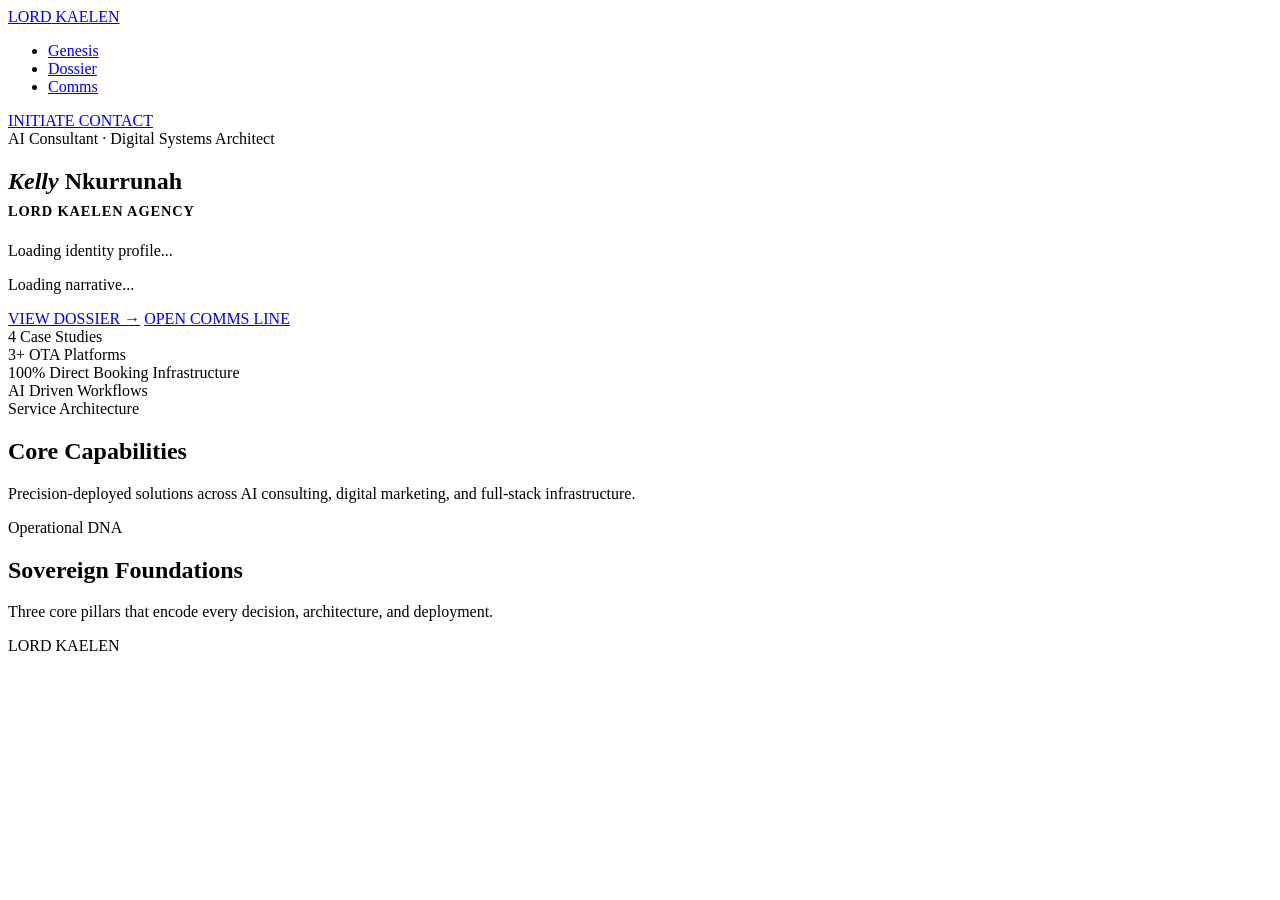
==== index.html @ fa9e4d65 "Add files via upload" ====
<!DOCTYPE html>
<html lang="en">
<head>
  <meta charset="UTF-8" />
  <meta name="viewport" content="width=device-width, initial-scale=1.0" />
  <meta name="description" content="Lord Kaelen — AI Consultant & Sovereign Infrastructure Builder. Digital marketing, automation, and full-stack architecture for forward-thinking businesses." />
  <title>Lord Kaelen — AI Consultant & Systems Architect</title>
  <link rel="stylesheet" href="assets/css/global.css" />
  <link rel="stylesheet" href="assets/css/theme.css" />
</head>
<body>

  <!-- ── Navigation ────────────────────────────────────── -->
  <nav class="nav" aria-label="Primary navigation">
    <div class="container nav__inner">
      <a href="index.html" class="nav__brand" aria-label="Lord Kaelen home">
        <span class="nav__brand-accent">LORD</span>&nbsp;KAELEN
      </a>
      <ul class="nav__links" role="list">
        <li><a href="index.html" class="active" aria-current="page">Genesis</a></li>
        <li><a href="portfolio.html">Dossier</a></li>
        <li><a href="contact.html">Comms</a></li>
      </ul>
      <a href="contact.html" class="nav__cta btn btn--primary">INITIATE CONTACT</a>
    </div>
  </nav>

  <!-- ── Hero ──────────────────────────────────────────── -->
  <section class="hero" aria-labelledby="hero-heading">
    <div class="hero__grid-bg" aria-hidden="true"></div>
    <div class="container" style="position:relative;z-index:1;">
      <div class="hero__eyebrow" aria-label="Category">AI Consultant · Digital Systems Architect</div>
      <h1 class="hero__title" id="hero-heading">
        <em>Kelly</em> Nkurrunah<br />
        <span style="color:var(--text-secondary);font-size:0.6em;letter-spacing:0.06em;">LORD KAELEN AGENCY</span>
      </h1>
      <p class="hero__role mono" id="hero-role">Loading identity profile...</p>
      <p class="hero__narrative" id="hero-narrative">
        Loading narrative...
      </p>
      <div class="hero__actions">
        <a href="portfolio.html" class="btn btn--primary">VIEW DOSSIER →</a>
        <a href="contact.html" class="btn btn--ghost">OPEN COMMS LINE</a>
      </div>

      <div class="stats-bar" aria-label="Agency metrics">
        <div class="stat">
          <span class="stat__value">4</span>
          <span class="stat__label">Case Studies</span>
        </div>
        <div class="stat">
          <span class="stat__value">3+</span>
          <span class="stat__label">OTA Platforms</span>
        </div>
        <div class="stat">
          <span class="stat__value">100%</span>
          <span class="stat__label">Direct Booking Infrastructure</span>
        </div>
        <div class="stat">
          <span class="stat__value">AI</span>
          <span class="stat__label">Driven Workflows</span>
        </div>
      </div>
    </div>
  </section>

  <!-- ── Services ──────────────────────────────────────── -->
  <section id="services" aria-labelledby="services-heading">
    <div class="container">
      <div class="section-header">
        <div class="section-header__eyebrow">Service Architecture</div>
        <h2 class="section-header__title" id="services-heading">Core Capabilities</h2>
        <p class="section-header__sub">Precision-deployed solutions across AI consulting, digital marketing, and full-stack infrastructure.</p>
      </div>
      <div class="services-grid" id="services-grid" role="list" aria-label="Services">
        <!-- Populated by script -->
        <div class="service-card skeleton" aria-hidden="true"></div>
        <div class="service-card skeleton" aria-hidden="true"></div>
        <div class="service-card skeleton" aria-hidden="true"></div>
      </div>
    </div>
  </section>

  <!-- ── Sovereign Narrative ───────────────────────────── -->
  <section id="about" aria-labelledby="about-heading" style="background:var(--bg-surface);">
    <div class="container">
      <div class="section-header">
        <div class="section-header__eyebrow">Operational DNA</div>
        <h2 class="section-header__title" id="about-heading">Sovereign Foundations</h2>
        <p class="section-header__sub">Three core pillars that encode every decision, architecture, and deployment.</p>
      </div>
      <div class="narrative-grid" id="narrative-grid" role="list">
        <!-- Populated by script -->
      </div>
    </div>
  </section>

  <!-- ── Footer ────────────────────────────────────────── -->
  <footer class="footer" aria-label="Site footer">
    <div class="container footer__inner">
      <span class="footer__brand"><span style="color:var(--accent);">LORD</span> KAELEN</span>
      <span class="footer__copy mono" id="footer-copy"></span>
    </div>
  </footer>

  <script type="module">
    /* ── Load agency profile and populate page ── */
    async function loadAgencyProfile() {
      try {
        const res = await fetch('data/config/agency.json');
        const agency = await res.json();

        /* Hero */
        document.getElementById('hero-role').textContent = agency.identity.roleTag;
        document.getElementById('hero-narrative').textContent = agency.narrative.sovereignCore;

        /* Services */
        renderServices(agency.services);

        /* Narrative */
        renderNarrative(agency.narrative);

        /* Footer */
        document.getElementById('footer-copy').textContent =
          `© ${new Date().getFullYear()} ${agency.identity.agencyName} · ${agency.identity.fullName}`;

        /* Page title */
        document.title = `${agency.identity.agencyName} — ${agency.identity.brandingTitle}`;

      } catch (err) {
        console.error('Failed to load agency profile:', err);
      }
    }

    function renderServices(services) {
      const grid = document.getElementById('services-grid');
      grid.innerHTML = '';
      services.forEach((svc, i) => {
        grid.innerHTML += `
          <div class="service-card" role="listitem">
            <div class="service-card__index mono">SVC-0${i + 1}</div>
            <div class="service-card__title">${svc.title}</div>
            <p class="service-card__desc">${svc.description}</p>
          </div>
        `;
      });
    }

    function renderNarrative(narrative) {
      const defs = [
        { key: 'scientificCore', icon: '⬡', title: 'Scientific Core' },
        { key: 'athleticCore',   icon: '◈', title: 'Athletic Core'   },
        { key: 'sovereignCore',  icon: '◉', title: 'Sovereign Core'  },
      ];
      const grid = document.getElementById('narrative-grid');
      grid.innerHTML = '';
      defs.forEach(d => {
        grid.innerHTML += `
          <div class="narrative-block" role="listitem">
            <div class="narrative-block__icon" aria-hidden="true">${d.icon}</div>
            <div class="narrative-block__title">${d.title}</div>
            <p class="narrative-block__text">${narrative[d.key]}</p>
          </div>
        `;
      });
    }

    document.addEventListener('DOMContentLoaded', loadAgencyProfile);
  </script>

</body>
</html>
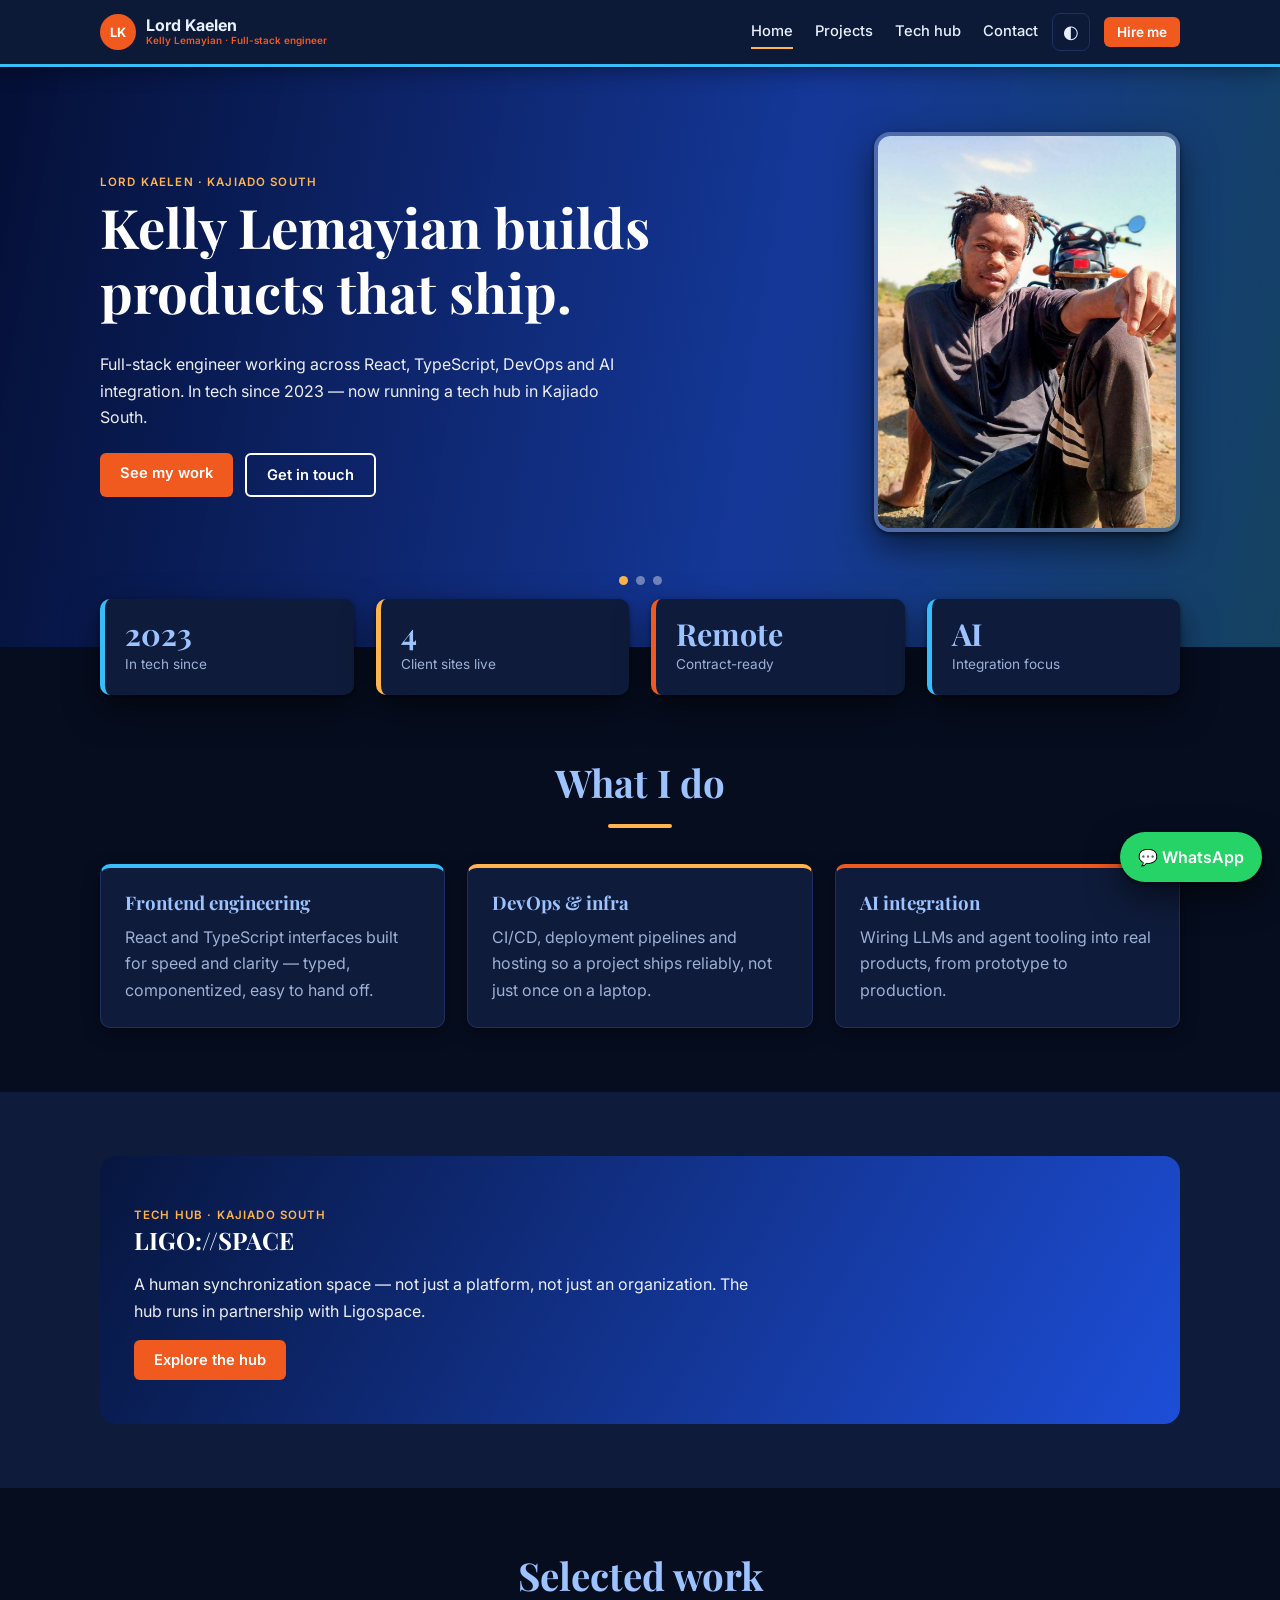
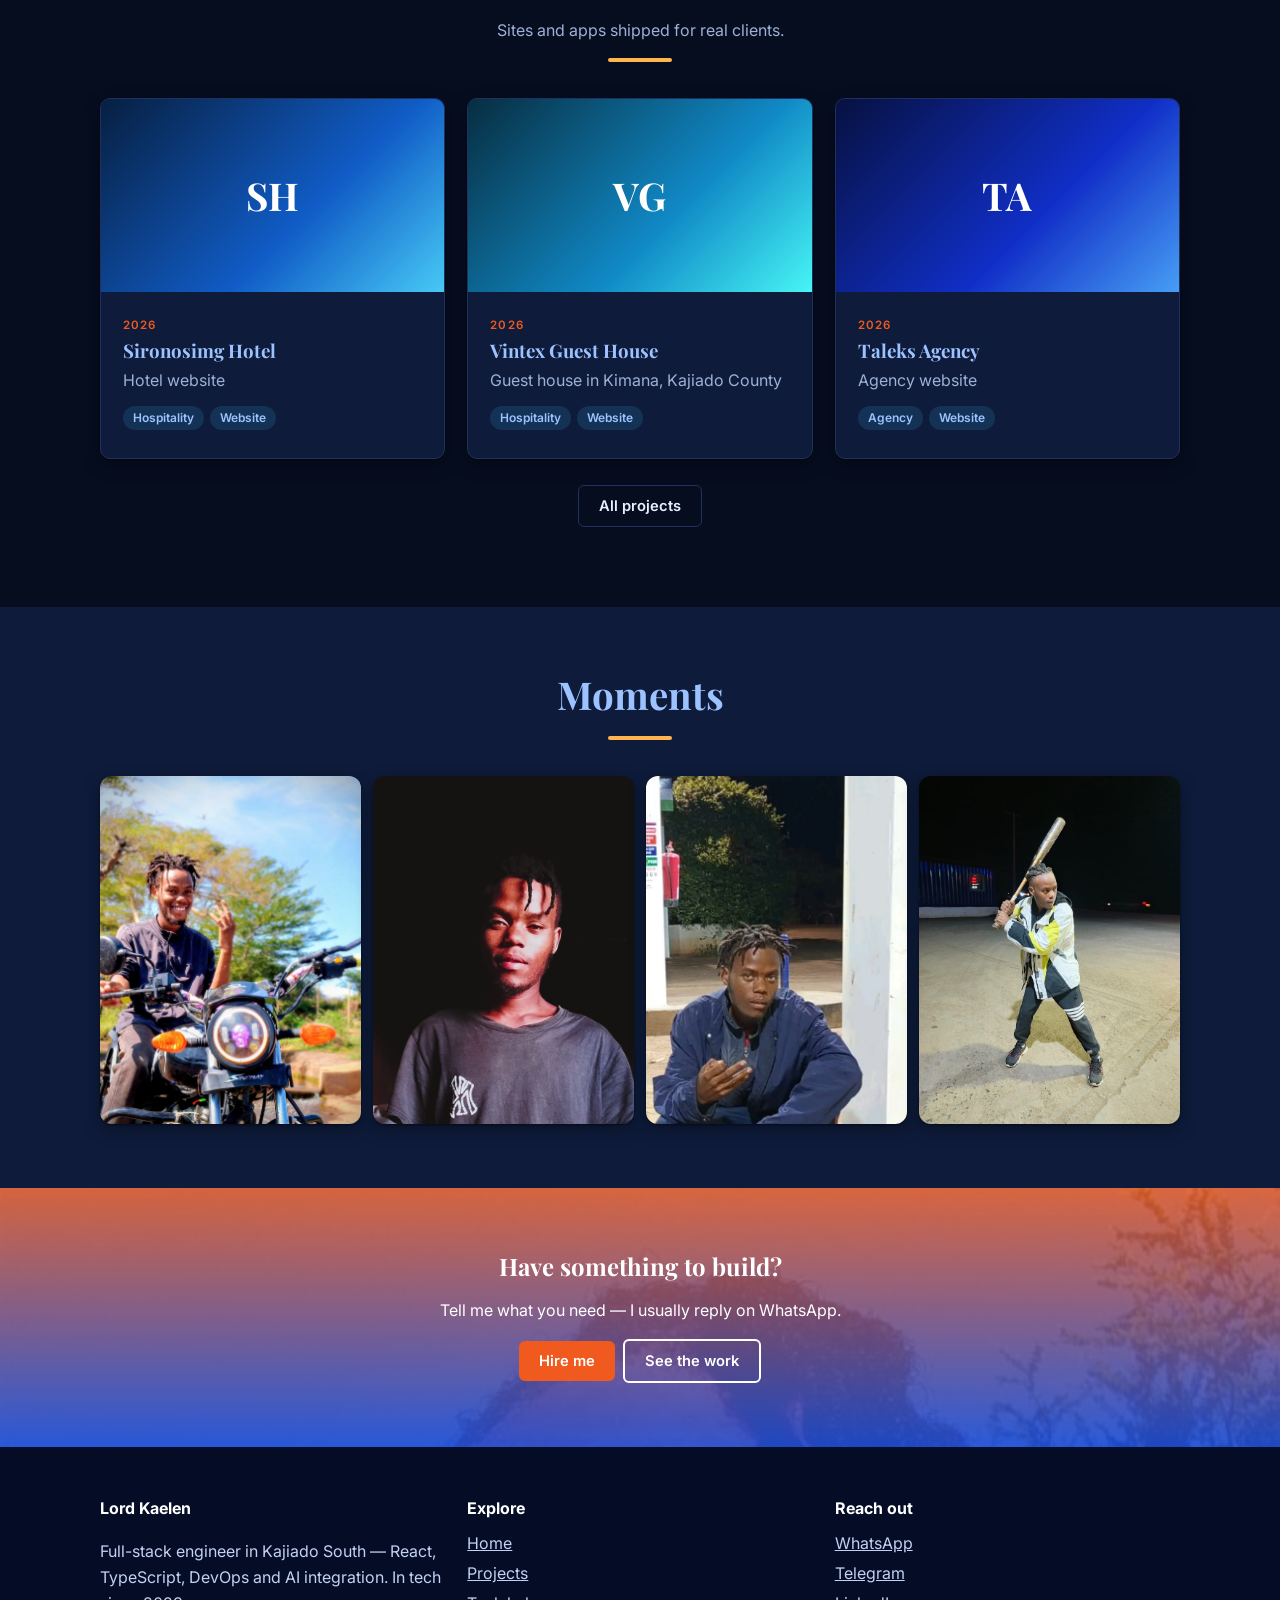
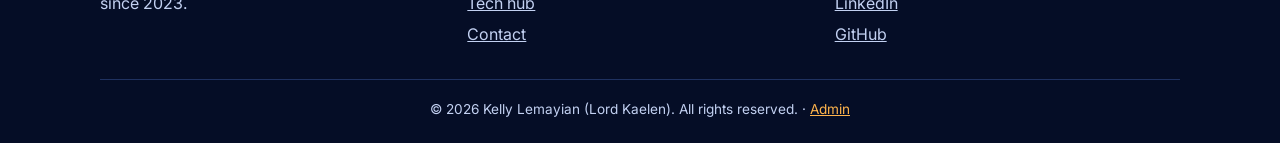
==== commit be579aee: "Add files via upload" ====
--- a/index.html
+++ b/index.html
@@ -1,172 +1,27 @@
 <!DOCTYPE html>
-<html lang="en">
+<html lang="en" data-theme="dark">
 <head>
-  <meta charset="UTF-8" />
-  <meta name="viewport" content="width=device-width, initial-scale=1.0" />
-  <meta name="description" content="Lord Kaelen — AI Consultant & Sovereign Infrastructure Builder. Digital marketing, automation, and full-stack architecture for forward-thinking businesses." />
-  <title>Lord Kaelen — AI Consultant & Systems Architect</title>
-  <link rel="stylesheet" href="assets/css/global.css" />
-  <link rel="stylesheet" href="assets/css/theme.css" />
+<meta charset="UTF-8"><meta name="viewport" content="width=device-width, initial-scale=1">
+<title>Lord Kaelen · Kaelen Technologies</title>
+<meta name="description" content="Kelly Lemayian (Lord Kaelen) — full-stack engineer. Kaelen Technologies — digital hub, Kajiado South.">
+<link rel="preconnect" href="https://fonts.googleapis.com"><link rel="preconnect" href="https://fonts.gstatic.com" crossorigin>
+<link href="https://fonts.googleapis.com/css2?family=Playfair+Display:wght@600;700&family=Inter:wght@400;500;600&display=swap" rel="stylesheet">
+<link rel="stylesheet" href="styles/tokens.css"><link rel="stylesheet" href="styles/components.css"><link rel="stylesheet" href="styles/admin.css">
+<script>try{document.documentElement.dataset.theme=localStorage.getItem('kl_theme')||'dark'}catch(e){}</script>
 </head>
 <body>
-
-  <!-- ── Navigation ────────────────────────────────────── -->
-  <nav class="nav" aria-label="Primary navigation">
-    <div class="container nav__inner">
-      <a href="index.html" class="nav__brand" aria-label="Lord Kaelen home">
-        <span class="nav__brand-accent">LORD</span>&nbsp;KAELEN
-      </a>
-      <ul class="nav__links" role="list">
-        <li><a href="index.html" class="active" aria-current="page">Genesis</a></li>
-        <li><a href="portfolio.html">Dossier</a></li>
-        <li><a href="contact.html">Comms</a></li>
-      </ul>
-      <a href="contact.html" class="nav__cta btn btn--primary">INITIATE CONTACT</a>
-    </div>
-  </nav>
-
-  <!-- ── Hero ──────────────────────────────────────────── -->
-  <section class="hero" aria-labelledby="hero-heading">
-    <div class="hero__grid-bg" aria-hidden="true"></div>
-    <div class="container" style="position:relative;z-index:1;">
-      <div class="hero__eyebrow" aria-label="Category">AI Consultant · Digital Systems Architect</div>
-      <h1 class="hero__title" id="hero-heading">
-        <em>Kelly</em> Nkurrunah<br />
-        <span style="color:var(--text-secondary);font-size:0.6em;letter-spacing:0.06em;">LORD KAELEN AGENCY</span>
-      </h1>
-      <p class="hero__role mono" id="hero-role">Loading identity profile...</p>
-      <p class="hero__narrative" id="hero-narrative">
-        Loading narrative...
-      </p>
-      <div class="hero__actions">
-        <a href="portfolio.html" class="btn btn--primary">VIEW DOSSIER →</a>
-        <a href="contact.html" class="btn btn--ghost">OPEN COMMS LINE</a>
-      </div>
-
-      <div class="stats-bar" aria-label="Agency metrics">
-        <div class="stat">
-          <span class="stat__value">4</span>
-          <span class="stat__label">Case Studies</span>
-        </div>
-        <div class="stat">
-          <span class="stat__value">3+</span>
-          <span class="stat__label">OTA Platforms</span>
-        </div>
-        <div class="stat">
-          <span class="stat__value">100%</span>
-          <span class="stat__label">Direct Booking Infrastructure</span>
-        </div>
-        <div class="stat">
-          <span class="stat__value">AI</span>
-          <span class="stat__label">Driven Workflows</span>
-        </div>
-      </div>
-    </div>
-  </section>
-
-  <!-- ── Services ──────────────────────────────────────── -->
-  <section id="services" aria-labelledby="services-heading">
-    <div class="container">
-      <div class="section-header">
-        <div class="section-header__eyebrow">Service Architecture</div>
-        <h2 class="section-header__title" id="services-heading">Core Capabilities</h2>
-        <p class="section-header__sub">Precision-deployed solutions across AI consulting, digital marketing, and full-stack infrastructure.</p>
-      </div>
-      <div class="services-grid" id="services-grid" role="list" aria-label="Services">
-        <!-- Populated by script -->
-        <div class="service-card skeleton" aria-hidden="true"></div>
-        <div class="service-card skeleton" aria-hidden="true"></div>
-        <div class="service-card skeleton" aria-hidden="true"></div>
-      </div>
-    </div>
-  </section>
-
-  <!-- ── Sovereign Narrative ───────────────────────────── -->
-  <section id="about" aria-labelledby="about-heading" style="background:var(--bg-surface);">
-    <div class="container">
-      <div class="section-header">
-        <div class="section-header__eyebrow">Operational DNA</div>
-        <h2 class="section-header__title" id="about-heading">Sovereign Foundations</h2>
-        <p class="section-header__sub">Three core pillars that encode every decision, architecture, and deployment.</p>
-      </div>
-      <div class="narrative-grid" id="narrative-grid" role="list">
-        <!-- Populated by script -->
-      </div>
-    </div>
-  </section>
-
-  <!-- ── Footer ────────────────────────────────────────── -->
-  <footer class="footer" aria-label="Site footer">
-    <div class="container footer__inner">
-      <span class="footer__brand"><span style="color:var(--accent);">LORD</span> KAELEN</span>
-      <span class="footer__copy mono" id="footer-copy"></span>
-    </div>
-  </footer>
-
-  <script type="module">
-    /* ── Load agency profile and populate page ── */
-    async function loadAgencyProfile() {
-      try {
-        const res = await fetch('data/config/agency.json');
-        const agency = await res.json();
-
-        /* Hero */
-        document.getElementById('hero-role').textContent = agency.identity.roleTag;
-        document.getElementById('hero-narrative').textContent = agency.narrative.sovereignCore;
-
-        /* Services */
-        renderServices(agency.services);
-
-        /* Narrative */
-        renderNarrative(agency.narrative);
-
-        /* Footer */
-        document.getElementById('footer-copy').textContent =
-          `© ${new Date().getFullYear()} ${agency.identity.agencyName} · ${agency.identity.fullName}`;
-
-        /* Page title */
-        document.title = `${agency.identity.agencyName} — ${agency.identity.brandingTitle}`;
-
-      } catch (err) {
-        console.error('Failed to load agency profile:', err);
-      }
-    }
-
-    function renderServices(services) {
-      const grid = document.getElementById('services-grid');
-      grid.innerHTML = '';
-      services.forEach((svc, i) => {
-        grid.innerHTML += `
-          <div class="service-card" role="listitem">
-            <div class="service-card__index mono">SVC-0${i + 1}</div>
-            <div class="service-card__title">${svc.title}</div>
-            <p class="service-card__desc">${svc.description}</p>
-          </div>
-        `;
-      });
-    }
-
-    function renderNarrative(narrative) {
-      const defs = [
-        { key: 'scientificCore', icon: '⬡', title: 'Scientific Core' },
-        { key: 'athleticCore',   icon: '◈', title: 'Athletic Core'   },
-        { key: 'sovereignCore',  icon: '◉', title: 'Sovereign Core'  },
-      ];
-      const grid = document.getElementById('narrative-grid');
-      grid.innerHTML = '';
-      defs.forEach(d => {
-        grid.innerHTML += `
-          <div class="narrative-block" role="listitem">
-            <div class="narrative-block__icon" aria-hidden="true">${d.icon}</div>
-            <div class="narrative-block__title">${d.title}</div>
-            <p class="narrative-block__text">${narrative[d.key]}</p>
-          </div>
-        `;
-      });
-    }
-
-    document.addEventListener('DOMContentLoaded', loadAgencyProfile);
-  </script>
-
-</body>
-</html>
+<div id="splash"><div class="ring"></div><b>Lord Kaelen</b><em>Kaelen Technologies</em><i></i></div>
+<div id="bar"></div><div id="hdr"></div><main id="view"></main><div id="ftr"></div><div id="modal"></div><div id="toast"></div>
+<script src="src/utilities/helpers.js"></script>
+<script src="src/services/mockData.js"></script>
+<script src="src/services/api.js"></script>
+<script src="src/services/dataLoader.js"></script>
+<script src="src/components.js"></script>
+<script src="src/pages/home.js"></script>
+<script src="src/pages/projects.js"></script>
+<script src="src/pages/hub.js"></script>
+<script src="src/pages/contact.js"></script>
+<script src="src/pages/admin.js"></script>
+<script src="src/router.js"></script>
+<script src="src/app.js"></script>
+</body></html>
--- a/styles/tokens.css
+++ b/styles/tokens.css
@@ -0,0 +1,28 @@
+/* tokens, reset, layout primitives, buttons — KRWC recipe, blue + orange */
+:root{--g:#2563eb;--g2:#38bdf8;--gd:#9cc3ff;--deep:#0a1530;--t:#f05a1f;--o:#ffb44d;
+--bg:#060d1f;--card:#0e1b3a;--ink:#e8efff;--mut:#9db0d6;--ln:#1f3160;--r:10px;
+--sh:0 1px 2px #0006,0 6px 18px #0005;--sh2:0 2px 4px #0007,0 14px 34px #0008;
+--fh:'Playfair Display',Georgia,serif;--fb:Inter,system-ui,sans-serif;
+--grad:linear-gradient(135deg,#0a1f5c,#1d4ed8 55%,#38bdf8)}
+[data-theme=light]{--bg:#f2f6ff;--card:#fff;--ink:#0b1633;--mut:#51628a;--ln:#d6e0f5;--gd:#0a1f5c;
+--sh:0 1px 2px #0b163310,0 6px 18px #0b16331a;--sh2:0 2px 4px #0b163314,0 14px 34px #0b163333}
+*{box-sizing:border-box}html{scroll-behavior:smooth}
+body{margin:0;background:var(--bg);color:var(--ink);font:400 16px/1.65 var(--fb);transition:background .3s}
+h1,h2,h3{font-family:var(--fh);line-height:1.2;color:var(--gd);margin:0 0 .5em}
+a{color:var(--gd)}img{max-width:100%;display:block}
+input,textarea,select{font:inherit;font-size:16px}
+.w{max-width:1120px;margin:0 auto;padding:0 20px}
+.section{padding:64px 0}.alt{background:var(--card)}
+.grid{display:grid;grid-template-columns:repeat(auto-fit,minmax(min(250px,100%),1fr));gap:22px}
+.head{text-align:center;margin-bottom:36px}.head h2{font-size:clamp(1.7rem,3.5vw,2.4rem)}
+.head p{color:var(--mut);max-width:620px;margin:0 auto}.head::after{content:'';display:block;width:64px;height:4px;background:var(--o);margin:14px auto 0;border-radius:2px}
+.eyebrow{font-size:.72rem;text-transform:uppercase;letter-spacing:.1em;font-weight:600;color:var(--t)}
+.btn{display:inline-block;border:0;cursor:pointer;font:600 .92rem var(--fb);padding:11px 20px;border-radius:6px;background:var(--g);color:#fff;text-decoration:none}
+.btn:hover{filter:brightness(1.1)}.btn--t{background:var(--t)}.btn--sm{padding:7px 13px;font-size:.85rem}
+.btn--ol{background:transparent;border:2px solid #fff}.btn--line{background:transparent;color:var(--ink);border:1px solid var(--ln)}
+.pill{border:1px solid var(--ln);background:transparent;color:var(--ink);border-radius:99px;padding:6px 14px;cursor:pointer;font:500 .85rem var(--fb)}
+.pill.on{background:var(--g);border-color:var(--g);color:#fff}
+.chip{display:inline-block;background:rgba(56,189,248,.14);color:var(--gd);border-radius:99px;padding:2px 10px;font-size:.75rem;font-weight:600;margin:0 6px 6px 0}
+@media(max-width:600px){.section{padding:44px 0}.w{padding:0 16px}.grid{gap:16px}}
+@media(prefers-reduced-motion:reduce){*{animation:none!important;transition:none!important}}
+[hidden]{display:none!important}
--- a/styles/components.css
+++ b/styles/components.css
@@ -0,0 +1,73 @@
+/* header, drawer, hero, banner, cards, bands, forms, modal, footer, loaders */
+.hd{position:sticky;top:0;z-index:50;background:color-mix(in srgb,var(--card) 90%,transparent);backdrop-filter:blur(12px);box-shadow:var(--sh);border-bottom:3px solid var(--g2)}
+.hd__in{display:flex;align-items:center;gap:14px;height:64px}
+.logo{display:flex;align-items:center;gap:10px;text-decoration:none;color:var(--ink);margin-right:auto}
+.logo i{width:36px;height:36px;border-radius:50%;background:var(--t);color:#fff;display:grid;place-items:center;font:700 .8rem var(--fb);font-style:normal}
+.logo b{display:block;font-size:1rem;line-height:1.1}.logo small{display:block;font-size:.62rem;color:var(--t);font-weight:600;line-height:1.2}
+.nav{display:none;gap:22px}.nav a{color:var(--ink);text-decoration:none;font-weight:500;font-size:.92rem;padding:4px 0;border-bottom:2px solid transparent}
+.nav a.on,.nav a:hover{border-color:var(--o)}
+.ib{background:transparent;border:1px solid var(--ln);color:var(--ink);border-radius:8px;width:38px;height:38px;cursor:pointer;font-size:1.1rem}
+.burger{order:-1}
+@media(min-width:1180px){.nav{display:flex}.burger{display:none}}
+.scrim{position:fixed;inset:0;background:#0009;opacity:0;pointer-events:none;transition:opacity .25s;z-index:60}
+.drawer,.adm__side{position:fixed;top:0;bottom:0;left:0;width:min(84vw,330px);background:var(--deep);color:#fff;z-index:70;transform:translateX(-100%);transition:transform .25s;display:flex;flex-direction:column;padding:18px;overflow:auto}
+.menu-open .scrim{opacity:1;pointer-events:auto}.menu-open .drawer,.menu-open .adm__side{transform:none}
+.drawer a,.adm__side a{display:block;color:#fff;text-decoration:none;padding:13px;border-radius:8px}
+.drawer a.on,.adm__side a.on{background:rgba(255,255,255,.2)}.drawer .bot{margin-top:auto;display:grid;gap:10px}
+.hero{position:relative;height:clamp(500px,72vh,580px);overflow:hidden;color:#fff}
+.slide{position:absolute;inset:0;opacity:0;transition:opacity .8s;display:flex;align-items:center;
+background:linear-gradient(100deg,rgba(5,16,56,.95),rgba(29,78,216,.66) 60%,rgba(56,189,248,.3)),var(--img) center 25%/cover}
+.slide.on{opacity:1}.slide .w{display:grid;grid-template-columns:1.3fr 1fr;gap:30px;align-items:center;width:100%;padding-bottom:50px}
+.slide h1{color:#fff;font-size:clamp(2rem,5vw,3.4rem)}.slide .eyebrow{color:var(--o)}.slide p{max-width:520px;opacity:.92}
+.slide .cta{display:flex;gap:12px;flex-wrap:wrap;margin-top:22px}
+.slide .fig{justify-self:end;height:min(400px,52vh);width:auto;max-width:100%;border-radius:16px;border:4px solid rgba(255,255,255,.25);box-shadow:var(--sh2);object-fit:cover}
+.dots{position:absolute;bottom:62px;left:0;right:0;display:flex;justify-content:center;gap:8px}
+.dots b{width:9px;height:9px;border-radius:50%;background:#fff6;cursor:pointer}.dots b.on{background:var(--o)}
+@media(max-width:700px){.slide .w{grid-template-columns:1fr}.slide .fig{display:none}}
+.tiles{margin-top:-48px;position:relative;z-index:2}
+.tile{background:var(--card);border-radius:var(--r);box-shadow:var(--sh2);border-left:5px solid var(--g2);padding:18px 20px}
+.tile:nth-child(2){border-color:var(--o)}.tile:nth-child(3){border-color:var(--t)}
+.tile b{font:700 1.9rem var(--fh);color:var(--gd);display:block;line-height:1.1}.tile span{color:var(--mut);font-size:.85rem}
+.banner{background:linear-gradient(rgba(5,16,56,.88),rgba(29,78,216,.7)),var(--img,linear-gradient(135deg,#0a1f5c,#38bdf8)) center 30%/cover;color:#fff;padding:70px 0 60px}
+.banner h1{color:#fff;font-size:clamp(2rem,5vw,3rem);margin:0 0 6px}.banner p{margin:0;opacity:.9;max-width:640px}
+@media(max-width:600px){.banner{padding:60px 0 50px}}
+.card{background:var(--card);border:1px solid var(--ln);border-radius:var(--r);padding:24px;box-shadow:var(--sh);transition:transform .2s,box-shadow .2s;color:var(--ink);text-decoration:none;display:block}
+.card:hover{transform:translateY(-3px);box-shadow:var(--sh2)}
+.card--top{border-top:4px solid var(--g2)}.card--top:nth-child(2n){border-top-color:var(--o)}.card--top:nth-child(3n){border-top-color:var(--t)}
+.card p{color:var(--mut);margin:0}
+.pc{padding:0;overflow:hidden}.pc .cv{aspect-ratio:16/9;display:grid;place-items:center;font:700 2.4rem var(--fh);color:#fff;background:linear-gradient(135deg,hsl(var(--h) 80% 14%),hsl(var(--h) 85% 42%) 60%,hsl(calc(var(--h) - 20) 90% 62%))}
+.pc .bd{padding:18px 22px 22px}.pc h3{margin:4px 0}
+.band{background:linear-gradient(120deg,#07163f,#1d4ed8);color:#fff;border-radius:16px;padding:44px 34px;position:relative;overflow:hidden}
+.band h2{color:#fff}.band p{max-width:640px;opacity:.92}
+.cta-band{background:linear-gradient(rgba(240,90,31,.82),rgba(29,78,216,.88)),url(../assets/9.jpg) center 20%/cover;color:#fff;text-align:center;padding:64px 0}
+.cta-band h2{color:#fff}.cta-band .btn--ol{margin-left:8px}
+.strip{display:grid;grid-template-columns:repeat(auto-fit,minmax(150px,1fr));gap:12px}
+.strip img{width:100%;aspect-ratio:3/4;object-fit:cover;object-position:center 20%;border-radius:12px;box-shadow:var(--sh)}
+.masonry{columns:3 240px;gap:14px}.masonry img{width:100%;margin-bottom:14px;border-radius:12px;cursor:zoom-in;transition:transform .3s}
+.masonry img:hover{transform:scale(1.02)}
+.split{display:grid;grid-template-columns:2fr 1fr;gap:24px}@media(max-width:860px){.split{grid-template-columns:1fr}}
+.term{background:#050b1d;color:#bcd2ff;font:500 .86rem/1.7 ui-monospace,Menlo,monospace;padding:22px;border-radius:12px;border:1px solid var(--ln);overflow-x:auto;white-space:pre}
+.term .k{color:var(--o)}.term .c{color:#5f78b4}
+.field{margin-bottom:14px}.field label{display:block;font-weight:600;font-size:.85rem;margin-bottom:5px}
+.field input,.field textarea,.field select{width:100%;padding:11px 12px;border-radius:6px;border:1px solid var(--ln);background:var(--bg);color:var(--ink)}
+.field input:focus,.field textarea:focus{outline:2px solid var(--g2);outline-offset:1px}.err{color:#ff6b6b;font-size:.8rem;min-height:1em;display:block}
+.formcard{max-width:560px;margin:0 auto}.receipt{border:2px dashed var(--g2);border-radius:var(--r);padding:22px}
+.modal{position:fixed;inset:0;background:#000a;z-index:90;display:grid;place-items:center;padding:16px}
+.mbox{background:var(--card);border-radius:12px;padding:24px;width:min(480px,100%);max-height:92vh;overflow:auto;box-shadow:var(--sh2)}
+.mbox .row{display:flex;gap:10px;margin-top:8px}
+@media(max-width:600px){.modal{align-items:end;padding:0}.mbox{border-radius:16px 16px 0 0;max-height:92vh}}
+#toast{position:fixed;bottom:22px;left:50%;transform:translate(-50%,20px);background:var(--deep);color:#fff;padding:10px 20px;border-radius:99px;opacity:0;transition:.3s;z-index:99;pointer-events:none}
+#toast.show{opacity:1;transform:translate(-50%,0)}
+#bar{position:fixed;top:0;left:0;height:3px;width:0;background:linear-gradient(90deg,var(--g2),var(--o),var(--t));z-index:100;transition:width .4s}
+.sk{border-radius:var(--r);background:linear-gradient(90deg,var(--ln) 25%,var(--card) 50%,var(--ln) 75%) 0 0/200% 100%;animation:sh 1.2s infinite}
+@keyframes sh{to{background-position:-200% 0}}
+#splash{position:fixed;inset:0;background:radial-gradient(circle,#123a9c,#050d26);z-index:200;display:grid;place-content:center;text-align:center;color:#fff;transition:opacity .5s;gap:6px}
+#splash.off{opacity:0;pointer-events:none}#splash b{font:700 2rem var(--fh)}#splash em{color:var(--o);font-family:var(--fh)}
+#splash .ring{width:70px;height:70px;border-radius:50%;border:3px solid var(--g2);margin:0 auto 12px;animation:pu 1.2s infinite}
+@keyframes pu{50%{transform:scale(1.2);opacity:.4}}
+#splash i{display:block;height:3px;background:linear-gradient(90deg,var(--g2),var(--o));animation:ld 1.1s}@keyframes ld{from{width:0}}
+.ft{background:#050d26;color:#c3d1f2;padding:48px 0 22px}.ft a{color:#c3d1f2;display:block;margin:4px 0}.ft h4{color:#fff;margin:0 0 8px}
+.ft .cp{text-align:center;border-top:1px solid #1f3160;margin-top:28px;padding-top:18px;font-size:.85rem}.ft .cp a{display:inline;color:var(--o)}
+.wa{position:fixed;right:18px;bottom:18px;background:#25d366;color:#fff;border-radius:99px;padding:12px 18px;font-weight:600;text-decoration:none;box-shadow:var(--sh2);z-index:40}
+@media(max-width:600px){.wa span{display:none}}
+#view{animation:fi .35s both}@keyframes fi{from{opacity:0;transform:translateY(8px)}}
--- a/styles/admin.css
+++ b/styles/admin.css
@@ -0,0 +1,13 @@
+/* admin: sidebar shell, tables, stat cards, brand toggle */
+.adm{display:block;min-height:100vh}.adm__main{padding:22px 20px 60px;max-width:980px}.adm__bar{display:flex;gap:12px;align-items:center;margin-bottom:18px}
+.adm__side b{font:700 1.1rem var(--fh);margin:6px 13px 14px}
+@media(min-width:760px){.adm{display:grid;grid-template-columns:230px 1fr}.adm__side{position:sticky;top:0;height:100vh;transform:none;width:230px}.adm__bar .ib{display:none}}
+.stat{border-left:5px solid var(--g2);background:var(--card);border-radius:var(--r);padding:16px 18px;box-shadow:var(--sh)}
+.stat b{font:700 2rem var(--fh);display:block;color:var(--gd)}.stat span{color:var(--mut);font-size:.85rem}
+.seg{display:inline-flex;background:var(--card);border-radius:12px;padding:4px;box-shadow:var(--sh);border:1px solid var(--ln)}
+.seg button{border:0;background:transparent;color:var(--ink);padding:10px 18px;border-radius:9px;cursor:pointer;font:600 .9rem var(--fb)}
+.seg button.on{background:var(--g);color:#fff}
+.tw{overflow-x:auto;border:1px solid var(--ln);border-radius:var(--r);background:var(--card)}
+.tw table{width:100%;border-collapse:collapse;min-width:520px}.tw th{text-align:left;font-size:.7rem;text-transform:uppercase;letter-spacing:.06em;color:var(--mut);padding:12px 14px}
+.tw td{padding:12px 14px;border-top:1px solid var(--ln);font-size:.9rem}
+.badge{background:var(--o);color:#1a1200;border-radius:99px;font-size:.7rem;font-weight:700;padding:2px 9px}
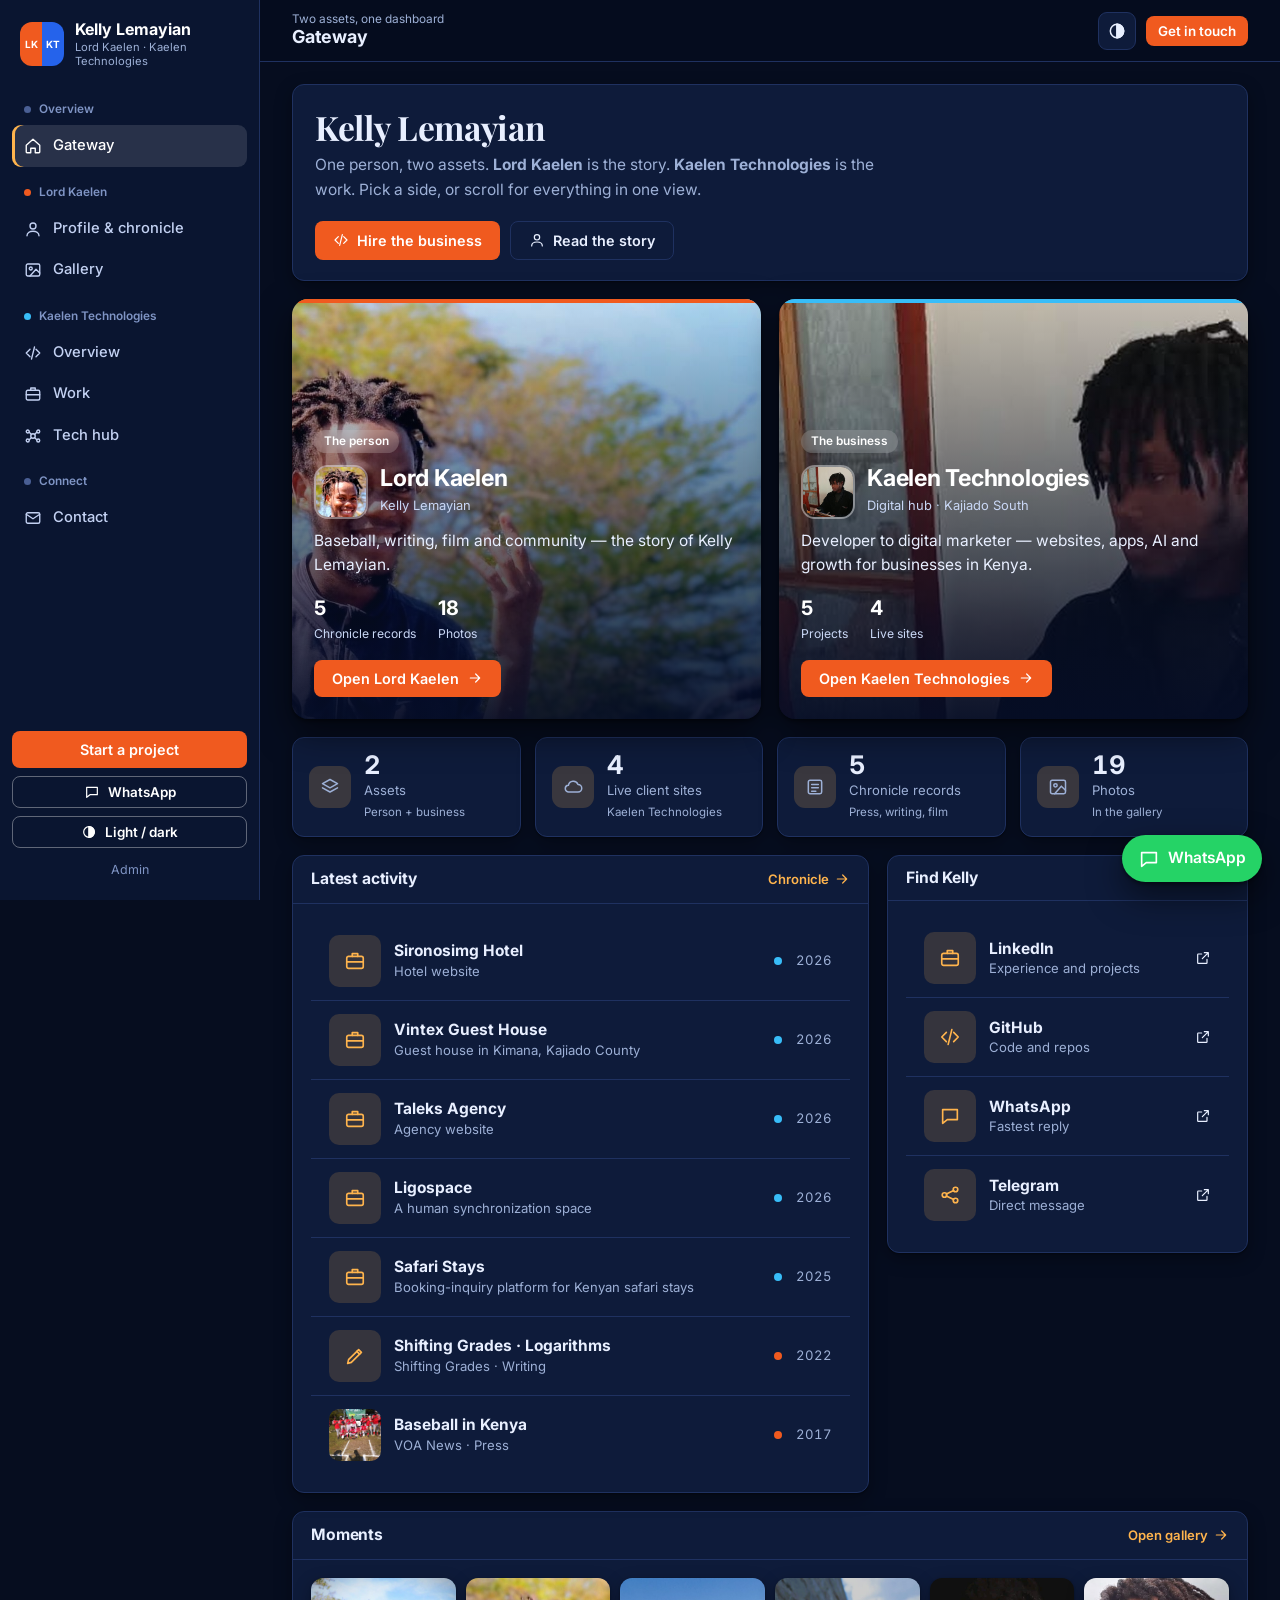
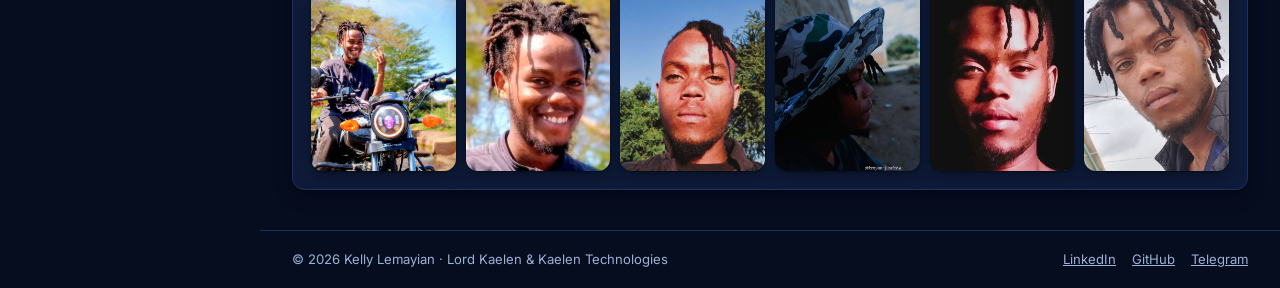
==== commit e15d53b7: "Add files via upload" ====
--- a/index.html
+++ b/index.html
@@ -1,27 +1,25 @@
 <!DOCTYPE html>
 <html lang="en" data-theme="dark">
 <head>
-<meta charset="UTF-8"><meta name="viewport" content="width=device-width, initial-scale=1">
+<meta charset="UTF-8"><meta name="viewport" content="width=device-width, initial-scale=1, viewport-fit=cover">
 <title>Lord Kaelen · Kaelen Technologies</title>
-<meta name="description" content="Kelly Lemayian (Lord Kaelen) — full-stack engineer. Kaelen Technologies — digital hub, Kajiado South.">
+<meta name="description" content="One gateway to two assets: Lord Kaelen (Kelly Lemayian, the person) and Kaelen Technologies (developer to digital marketing, Kajiado South).">
+<meta property="og:title" content="Lord Kaelen · Kaelen Technologies"><meta property="og:image" content="assets/og-share-card.jpg"><meta property="og:type" content="website">
 <link rel="preconnect" href="https://fonts.googleapis.com"><link rel="preconnect" href="https://fonts.gstatic.com" crossorigin>
-<link href="https://fonts.googleapis.com/css2?family=Playfair+Display:wght@600;700&family=Inter:wght@400;500;600&display=swap" rel="stylesheet">
+<link href="https://fonts.googleapis.com/css2?family=Playfair+Display:wght@600;700&family=Inter:wght@400;500;600;700&display=swap" rel="stylesheet">
 <link rel="stylesheet" href="styles/tokens.css"><link rel="stylesheet" href="styles/components.css"><link rel="stylesheet" href="styles/admin.css">
 <script>try{document.documentElement.dataset.theme=localStorage.getItem('kl_theme')||'dark'}catch(e){}</script>
 </head>
 <body>
 <div id="splash"><div class="ring"></div><b>Lord Kaelen</b><em>Kaelen Technologies</em><i></i></div>
-<div id="bar"></div><div id="hdr"></div><main id="view"></main><div id="ftr"></div><div id="modal"></div><div id="toast"></div>
-<script src="src/utilities/helpers.js"></script>
-<script src="src/services/mockData.js"></script>
-<script src="src/services/api.js"></script>
-<script src="src/services/dataLoader.js"></script>
+<div id="bar"></div>
+<div class="app"><aside class="sb" id="sb"></aside><div class="scrim" data-act="menu"></div>
+  <div class="mn"><header class="tb" id="tb"></header><main id="view"></main><footer id="ftr"></footer></div></div>
+<nav class="bn" id="bn" aria-label="Main"></nav><div id="modal"></div><div id="toast"></div>
+<script src="src/utilities/helpers.js"></script><script src="src/utilities/icons.js"></script>
+<script src="src/services/mockData.js"></script><script src="src/services/api.js"></script><script src="src/services/dataLoader.js"></script>
 <script src="src/components.js"></script>
-<script src="src/pages/home.js"></script>
-<script src="src/pages/projects.js"></script>
-<script src="src/pages/hub.js"></script>
-<script src="src/pages/contact.js"></script>
-<script src="src/pages/admin.js"></script>
-<script src="src/router.js"></script>
-<script src="src/app.js"></script>
+<script src="src/pages/gateway.js"></script><script src="src/pages/kaelen.js"></script><script src="src/pages/technologies.js"></script>
+<script src="src/pages/work.js"></script><script src="src/pages/gallery.js"></script><script src="src/pages/hub.js"></script><script src="src/pages/contact.js"></script>
+<script src="src/pages/admin.js"></script><script src="src/router.js"></script><script src="src/app.js"></script>
 </body></html>
--- a/styles/tokens.css
+++ b/styles/tokens.css
@@ -1,28 +1,28 @@
-/* tokens, reset, layout primitives, buttons — KRWC recipe, blue + orange */
+/* tokens, reset, primitives — same blue + orange theme as before */
 :root{--g:#2563eb;--g2:#38bdf8;--gd:#9cc3ff;--deep:#0a1530;--t:#f05a1f;--o:#ffb44d;
---bg:#060d1f;--card:#0e1b3a;--ink:#e8efff;--mut:#9db0d6;--ln:#1f3160;--r:10px;
+--bg:#060d1f;--card:#0e1b3a;--card2:#13234b;--ink:#e8efff;--mut:#9db0d6;--ln:#1f3160;--r:12px;--ac:var(--o);
 --sh:0 1px 2px #0006,0 6px 18px #0005;--sh2:0 2px 4px #0007,0 14px 34px #0008;
 --fh:'Playfair Display',Georgia,serif;--fb:Inter,system-ui,sans-serif;
 --grad:linear-gradient(135deg,#0a1f5c,#1d4ed8 55%,#38bdf8)}
-[data-theme=light]{--bg:#f2f6ff;--card:#fff;--ink:#0b1633;--mut:#51628a;--ln:#d6e0f5;--gd:#0a1f5c;
+[data-theme=light]{--bg:#f2f6ff;--card:#fff;--card2:#eaf0ff;--ink:#0b1633;--mut:#51628a;--ln:#d6e0f5;--gd:#0a1f5c;
 --sh:0 1px 2px #0b163310,0 6px 18px #0b16331a;--sh2:0 2px 4px #0b163314,0 14px 34px #0b163333}
+body[data-asset=lk]{--ac:var(--t)}body[data-asset=kt]{--ac:var(--g2)}
 *{box-sizing:border-box}html{scroll-behavior:smooth}
-body{margin:0;background:var(--bg);color:var(--ink);font:400 16px/1.65 var(--fb);transition:background .3s}
-h1,h2,h3{font-family:var(--fh);line-height:1.2;color:var(--gd);margin:0 0 .5em}
-a{color:var(--gd)}img{max-width:100%;display:block}
+body{margin:0;background:var(--bg);color:var(--ink);font:400 15.5px/1.6 var(--fb);transition:background .3s;-webkit-text-size-adjust:100%}
+h1,h2,h3,h4{font-family:var(--fb);font-weight:700;line-height:1.2;color:var(--ink);margin:0 0 .45em;letter-spacing:-.01em}
+a{color:var(--gd)}img{max-width:100%;display:block}p{margin:0 0 .8em}
 input,textarea,select{font:inherit;font-size:16px}
-.w{max-width:1120px;margin:0 auto;padding:0 20px}
-.section{padding:64px 0}.alt{background:var(--card)}
-.grid{display:grid;grid-template-columns:repeat(auto-fit,minmax(min(250px,100%),1fr));gap:22px}
-.head{text-align:center;margin-bottom:36px}.head h2{font-size:clamp(1.7rem,3.5vw,2.4rem)}
-.head p{color:var(--mut);max-width:620px;margin:0 auto}.head::after{content:'';display:block;width:64px;height:4px;background:var(--o);margin:14px auto 0;border-radius:2px}
-.eyebrow{font-size:.72rem;text-transform:uppercase;letter-spacing:.1em;font-weight:600;color:var(--t)}
-.btn{display:inline-block;border:0;cursor:pointer;font:600 .92rem var(--fb);padding:11px 20px;border-radius:6px;background:var(--g);color:#fff;text-decoration:none}
-.btn:hover{filter:brightness(1.1)}.btn--t{background:var(--t)}.btn--sm{padding:7px 13px;font-size:.85rem}
-.btn--ol{background:transparent;border:2px solid #fff}.btn--line{background:transparent;color:var(--ink);border:1px solid var(--ln)}
-.pill{border:1px solid var(--ln);background:transparent;color:var(--ink);border-radius:99px;padding:6px 14px;cursor:pointer;font:500 .85rem var(--fb)}
+:focus-visible{outline:2px solid var(--g2);outline-offset:2px}
+.ic{flex:none}
+.grid{display:grid;grid-template-columns:repeat(auto-fit,minmax(min(240px,100%),1fr));gap:16px}
+.btn{display:inline-flex;align-items:center;justify-content:center;gap:8px;border:0;cursor:pointer;font:600 .9rem var(--fb);padding:10px 18px;border-radius:8px;background:var(--g);color:#fff;text-decoration:none;transition:filter .15s,transform .15s}
+.btn:hover{filter:brightness(1.1)}.btn:active{transform:translateY(1px)}
+.btn--t{background:var(--t)}.btn--sm{padding:7px 12px;font-size:.84rem}
+.btn--ol{background:transparent;border:1px solid rgba(255,255,255,.35);color:#fff}.btn--line{background:transparent;color:var(--ink);border:1px solid var(--ln)}
+.pill{border:1px solid var(--ln);background:transparent;color:var(--ink);border-radius:99px;padding:6px 14px;cursor:pointer;font:500 .84rem var(--fb)}
 .pill.on{background:var(--g);border-color:var(--g);color:#fff}
-.chip{display:inline-block;background:rgba(56,189,248,.14);color:var(--gd);border-radius:99px;padding:2px 10px;font-size:.75rem;font-weight:600;margin:0 6px 6px 0}
-@media(max-width:600px){.section{padding:44px 0}.w{padding:0 16px}.grid{gap:16px}}
+.chip{display:inline-block;background:rgba(56,189,248,.14);color:var(--gd);border-radius:99px;padding:2px 10px;font-size:.74rem;font-weight:600;margin:0 6px 6px 0}
+.chip--solid{background:rgba(255,255,255,.16);color:#fff;backdrop-filter:blur(6px)}
+.mut{color:var(--mut)}
 @media(prefers-reduced-motion:reduce){*{animation:none!important;transition:none!important}}
 [hidden]{display:none!important}
--- a/styles/components.css
+++ b/styles/components.css
@@ -1,73 +1,126 @@
-/* header, drawer, hero, banner, cards, bands, forms, modal, footer, loaders */
-.hd{position:sticky;top:0;z-index:50;background:color-mix(in srgb,var(--card) 90%,transparent);backdrop-filter:blur(12px);box-shadow:var(--sh);border-bottom:3px solid var(--g2)}
-.hd__in{display:flex;align-items:center;gap:14px;height:64px}
-.logo{display:flex;align-items:center;gap:10px;text-decoration:none;color:var(--ink);margin-right:auto}
-.logo i{width:36px;height:36px;border-radius:50%;background:var(--t);color:#fff;display:grid;place-items:center;font:700 .8rem var(--fb);font-style:normal}
-.logo b{display:block;font-size:1rem;line-height:1.1}.logo small{display:block;font-size:.62rem;color:var(--t);font-weight:600;line-height:1.2}
-.nav{display:none;gap:22px}.nav a{color:var(--ink);text-decoration:none;font-weight:500;font-size:.92rem;padding:4px 0;border-bottom:2px solid transparent}
-.nav a.on,.nav a:hover{border-color:var(--o)}
-.ib{background:transparent;border:1px solid var(--ln);color:var(--ink);border-radius:8px;width:38px;height:38px;cursor:pointer;font-size:1.1rem}
-.burger{order:-1}
-@media(min-width:1180px){.nav{display:flex}.burger{display:none}}
-.scrim{position:fixed;inset:0;background:#0009;opacity:0;pointer-events:none;transition:opacity .25s;z-index:60}
-.drawer,.adm__side{position:fixed;top:0;bottom:0;left:0;width:min(84vw,330px);background:var(--deep);color:#fff;z-index:70;transform:translateX(-100%);transition:transform .25s;display:flex;flex-direction:column;padding:18px;overflow:auto}
-.menu-open .scrim{opacity:1;pointer-events:auto}.menu-open .drawer,.menu-open .adm__side{transform:none}
-.drawer a,.adm__side a{display:block;color:#fff;text-decoration:none;padding:13px;border-radius:8px}
-.drawer a.on,.adm__side a.on{background:rgba(255,255,255,.2)}.drawer .bot{margin-top:auto;display:grid;gap:10px}
-.hero{position:relative;height:clamp(500px,72vh,580px);overflow:hidden;color:#fff}
-.slide{position:absolute;inset:0;opacity:0;transition:opacity .8s;display:flex;align-items:center;
-background:linear-gradient(100deg,rgba(5,16,56,.95),rgba(29,78,216,.66) 60%,rgba(56,189,248,.3)),var(--img) center 25%/cover}
-.slide.on{opacity:1}.slide .w{display:grid;grid-template-columns:1.3fr 1fr;gap:30px;align-items:center;width:100%;padding-bottom:50px}
-.slide h1{color:#fff;font-size:clamp(2rem,5vw,3.4rem)}.slide .eyebrow{color:var(--o)}.slide p{max-width:520px;opacity:.92}
-.slide .cta{display:flex;gap:12px;flex-wrap:wrap;margin-top:22px}
-.slide .fig{justify-self:end;height:min(400px,52vh);width:auto;max-width:100%;border-radius:16px;border:4px solid rgba(255,255,255,.25);box-shadow:var(--sh2);object-fit:cover}
-.dots{position:absolute;bottom:62px;left:0;right:0;display:flex;justify-content:center;gap:8px}
-.dots b{width:9px;height:9px;border-radius:50%;background:#fff6;cursor:pointer}.dots b.on{background:var(--o)}
-@media(max-width:700px){.slide .w{grid-template-columns:1fr}.slide .fig{display:none}}
-.tiles{margin-top:-48px;position:relative;z-index:2}
-.tile{background:var(--card);border-radius:var(--r);box-shadow:var(--sh2);border-left:5px solid var(--g2);padding:18px 20px}
-.tile:nth-child(2){border-color:var(--o)}.tile:nth-child(3){border-color:var(--t)}
-.tile b{font:700 1.9rem var(--fh);color:var(--gd);display:block;line-height:1.1}.tile span{color:var(--mut);font-size:.85rem}
-.banner{background:linear-gradient(rgba(5,16,56,.88),rgba(29,78,216,.7)),var(--img,linear-gradient(135deg,#0a1f5c,#38bdf8)) center 30%/cover;color:#fff;padding:70px 0 60px}
-.banner h1{color:#fff;font-size:clamp(2rem,5vw,3rem);margin:0 0 6px}.banner p{margin:0;opacity:.9;max-width:640px}
-@media(max-width:600px){.banner{padding:60px 0 50px}}
-.card{background:var(--card);border:1px solid var(--ln);border-radius:var(--r);padding:24px;box-shadow:var(--sh);transition:transform .2s,box-shadow .2s;color:var(--ink);text-decoration:none;display:block}
-.card:hover{transform:translateY(-3px);box-shadow:var(--sh2)}
-.card--top{border-top:4px solid var(--g2)}.card--top:nth-child(2n){border-top-color:var(--o)}.card--top:nth-child(3n){border-top-color:var(--t)}
-.card p{color:var(--mut);margin:0}
-.pc{padding:0;overflow:hidden}.pc .cv{aspect-ratio:16/9;display:grid;place-items:center;font:700 2.4rem var(--fh);color:#fff;background:linear-gradient(135deg,hsl(var(--h) 80% 14%),hsl(var(--h) 85% 42%) 60%,hsl(calc(var(--h) - 20) 90% 62%))}
-.pc .bd{padding:18px 22px 22px}.pc h3{margin:4px 0}
-.band{background:linear-gradient(120deg,#07163f,#1d4ed8);color:#fff;border-radius:16px;padding:44px 34px;position:relative;overflow:hidden}
-.band h2{color:#fff}.band p{max-width:640px;opacity:.92}
-.cta-band{background:linear-gradient(rgba(240,90,31,.82),rgba(29,78,216,.88)),url(../assets/9.jpg) center 20%/cover;color:#fff;text-align:center;padding:64px 0}
-.cta-band h2{color:#fff}.cta-band .btn--ol{margin-left:8px}
-.strip{display:grid;grid-template-columns:repeat(auto-fit,minmax(150px,1fr));gap:12px}
+/* shell → panels → pages. Dashboard layout: sidebar + top bar + panels. */
+.app{display:grid;grid-template-columns:260px minmax(0,1fr);min-height:100vh}
+/* sidebar */
+.sb{position:sticky;top:0;height:100vh;background:var(--deep);color:#dbe6ff;border-right:1px solid #1f3160;z-index:70}
+.sb__in{height:100%;overflow:auto;display:flex;flex-direction:column;padding:16px 12px}
+.brand{display:flex;gap:11px;align-items:center;text-decoration:none;color:#fff;padding:4px 8px 16px}
+.brand b{display:block;font-size:1rem;line-height:1.15}.brand small{display:block;font-size:.7rem;color:#9db0d6;line-height:1.25;margin-top:2px}
+.mark{display:grid;grid-template-columns:1fr 1fr;width:44px;height:44px;border-radius:12px;overflow:hidden;flex:none}
+.mark i{display:grid;place-items:center;font:700 .62rem var(--fb);font-style:normal;color:#fff;background:var(--t)}.mark i+i{background:var(--g)}
+.grp{display:flex;align-items:center;gap:8px;font-size:.74rem;font-weight:600;color:#7f94c4;padding:16px 12px 6px}
+.grp::before{content:'';width:7px;height:7px;border-radius:50%;background:#4a5f94}.grp.lk::before{background:var(--t)}.grp.kt::before{background:var(--g2)}
+.nl{display:flex;align-items:center;gap:11px;padding:9px 12px;border-radius:9px;color:#c3d1f2;text-decoration:none;font-weight:500;font-size:.92rem;transition:background .15s}
+.nl:hover{background:rgba(255,255,255,.07)}.nl.on{background:rgba(255,255,255,.12);color:#fff}
+.grp.lk~.nl.on{box-shadow:inset 3px 0 0 var(--t)}.grp.kt~.nl.on{box-shadow:inset 3px 0 0 var(--g2)}
+.grp:not(.lk):not(.kt)~.nl.on{box-shadow:inset 3px 0 0 var(--o)}
+.sb__bot{margin-top:auto;display:grid;gap:8px;padding-top:18px}.sb__adm{color:#7f94c4;font-size:.78rem;text-align:center;text-decoration:none;padding:4px}
+.scrim{position:fixed;inset:0;background:#000a;opacity:0;pointer-events:none;transition:opacity .25s;z-index:65}
+/* main + top bar */
+.mn{min-width:0;display:flex;flex-direction:column}
+.tb{position:sticky;top:0;z-index:50;display:flex;align-items:center;gap:12px;height:62px;padding:0 clamp(14px,3vw,32px);background:color-mix(in srgb,var(--bg) 86%,transparent);backdrop-filter:blur(12px);border-bottom:1px solid var(--ln)}
+.tb__t{margin-right:auto;min-width:0}.tb__t small{display:block;font-size:.74rem;color:var(--mut);line-height:1.1}.tb__t h1{margin:0;font-size:1.12rem;white-space:nowrap;overflow:hidden;text-overflow:ellipsis}
+.tb__a{display:flex;gap:10px;align-items:center}
+.ib{background:var(--card);border:1px solid var(--ln);color:var(--ink);border-radius:9px;width:38px;height:38px;cursor:pointer;display:grid;place-items:center}
+.burger{display:none}
+#view{flex:1;padding:22px clamp(14px,3vw,32px) 40px;width:100%;max-width:1320px;animation:fi .3s both}@keyframes fi{from{opacity:0;transform:translateY(6px)}}
+.stack>*+*{margin-top:18px}
+.two{display:grid;grid-template-columns:minmax(0,1.6fr) minmax(0,1fr);gap:18px;align-items:start}
+.bn{display:none}
+/* kpis + panels */
+.kpis{display:grid;grid-template-columns:repeat(auto-fit,minmax(min(190px,100%),1fr));gap:14px}
+.kpi{display:flex;gap:13px;align-items:center;background:var(--card);border:1px solid var(--ln);border-radius:var(--r);padding:14px 16px;box-shadow:var(--sh)}
+.kpi__i{width:42px;height:42px;border-radius:11px;display:grid;place-items:center;background:color-mix(in srgb,var(--ac) 18%,transparent);color:var(--ac);flex:none}
+.kpi b{display:block;font-size:1.6rem;line-height:1.05;font-variant-numeric:tabular-nums}.kpi span{color:var(--mut);font-size:.82rem}.kpi small{display:block;color:var(--mut);font-size:.72rem}
+.panel{background:var(--card);border:1px solid var(--ln);border-radius:var(--r);box-shadow:var(--sh);overflow:hidden}
+.ph{display:flex;align-items:center;justify-content:space-between;gap:10px;padding:13px 18px;border-bottom:1px solid var(--ln)}
+.ph h3{margin:0;font-size:.98rem}.ph__a{display:inline-flex;align-items:center;gap:5px;font-size:.82rem;font-weight:600;text-decoration:none;color:var(--ac)}
+.pb{padding:18px}.pb p:last-child{margin-bottom:0}.pb--0{padding:0}
+/* welcome */
+.wl{display:flex;gap:18px;align-items:center;justify-content:space-between;flex-wrap:wrap;background:var(--card);border:1px solid var(--ln);border-radius:var(--r);padding:20px 22px;box-shadow:var(--sh)}
+.wl h2{font:700 clamp(1.5rem,3vw,2.1rem) var(--fh);margin:0 0 4px;color:var(--ink)}.wl p{margin:0;color:var(--mut);max-width:560px}.wl__a{display:flex;gap:10px;flex-wrap:wrap}
+/* asset cards — image is the background; mobile swaps to portrait art and keeps it visible */
+.assets{display:grid;grid-template-columns:1fr 1fr;gap:18px}
+.asset{position:relative;display:flex;align-items:flex-end;min-height:420px;border-radius:16px;overflow:hidden;color:#fff;text-decoration:none;box-shadow:var(--sh2);
+ background:linear-gradient(180deg,rgba(5,13,38,.05) 0%,rgba(5,13,38,.5) 48%,rgba(5,13,38,.94) 100%),var(--img) center 25%/cover;transition:transform .25s}
+.asset:hover{transform:translateY(-3px)}.asset::before{content:'';position:absolute;left:0;right:0;top:0;height:4px;background:var(--t)}.asset--kt::before{background:var(--g2)}
+.asset__in{position:relative;padding:22px;width:100%}.asset .chip{margin-bottom:12px}
+.asset__id{display:flex;align-items:center;gap:12px;margin-bottom:10px}.asset__id img{width:54px;height:54px;border-radius:14px;object-fit:cover;border:2px solid rgba(255,255,255,.4)}
+.asset h2{color:#fff;margin:0;font-size:1.45rem}.asset small{color:#c9d7f5}.asset p{max-width:460px;color:#e8efff;margin:0 0 14px}
+.asset__st{display:flex;gap:22px;margin-bottom:16px}.asset__st span{font-size:.76rem;color:#c9d7f5}.asset__st b{display:block;font-size:1.25rem;color:#fff}
+/* profile cover */
+.cover{position:relative;border-radius:16px;overflow:hidden;min-height:300px;display:flex;align-items:flex-end;color:#fff;box-shadow:var(--sh2);
+ background:linear-gradient(180deg,rgba(5,13,38,.1),rgba(5,13,38,.85)),var(--img) center 30%/cover}
+.cover--kt{background:linear-gradient(180deg,rgba(5,13,38,.15),rgba(10,31,92,.88)),var(--img) center 30%/cover}
+.cover__in{display:flex;gap:18px;align-items:flex-end;flex-wrap:wrap;padding:22px;width:100%}
+.cover__av{width:92px;height:92px;border-radius:20px;object-fit:cover;border:3px solid rgba(255,255,255,.55);box-shadow:var(--sh2)}
+.cover__tx{flex:1 1 280px;min-width:0}.cover h2{color:#fff;font-size:1.7rem;margin:0 0 4px}.cover p{color:#e8efff;margin:0 0 8px;max-width:560px}.cover__ac{display:flex;gap:10px;flex-wrap:wrap}
+/* rows (lists/feeds) */
+.row{display:flex;align-items:center;gap:13px;padding:13px 18px;border-top:1px solid var(--ln);color:var(--ink);text-decoration:none}
+.panel .row:first-child,.rows>.row:first-child{border-top:0}.row:hover{background:var(--card2)}
+.row__th{width:52px;height:52px;border-radius:10px;object-fit:cover;flex:none;background:var(--card2)}
+.row__ic{width:52px;height:52px;border-radius:10px;display:grid;place-items:center;flex:none;background:color-mix(in srgb,var(--ac) 16%,transparent);color:var(--ac)}
+.row__cv{width:46px;height:46px;border-radius:10px;display:grid;place-items:center;flex:none;font:700 .85rem var(--fb);color:#fff;background:linear-gradient(135deg,hsl(var(--h) 80% 20%),hsl(var(--h) 85% 46%))}
+.row__tx{flex:1;min-width:0}.row__tx b{display:block;line-height:1.3}.row__tx small{display:block;color:var(--mut);font-size:.82rem;line-height:1.4}
+.row__m{display:flex;align-items:center;gap:8px;flex:none}.row__m em{font-style:normal;color:var(--mut);font-size:.82rem;font-variant-numeric:tabular-nums}
+.rev{background:var(--o);color:#1a1200;border-radius:99px;font-size:.68rem;font-weight:700;padding:1px 8px;margin-left:6px;vertical-align:middle}
+.dot{width:8px;height:8px;border-radius:50%;display:inline-block;margin-right:6px;background:var(--t)}.dot--kt{background:var(--g2)}
+/* timeline */
+.tl{list-style:none;margin:0;padding:6px 0 0 4px}.tl li{position:relative;padding:0 0 22px 26px;border-left:2px solid var(--ln);margin-left:6px}
+.tl li::before{content:'';position:absolute;left:-7px;top:3px;width:12px;height:12px;border-radius:50%;background:var(--g2);box-shadow:0 0 0 4px var(--card)}
+.tl li:last-child{border-color:transparent;padding-bottom:0}.tl em{font-style:normal;font-size:.78rem;color:var(--mut)}.tl b{display:block}.tl p{margin:2px 0 6px;color:var(--mut);font-size:.9rem}
+/* service tiles */
+.svc{background:var(--card2);border:1px solid var(--ln);border-radius:var(--r);padding:16px}
+.svc .kpi__i{margin-bottom:10px}.svc h4{margin:0 0 4px;font-size:.98rem}.svc p{color:var(--mut);font-size:.88rem;margin:0}
+/* gallery */
+.filters{display:flex;gap:8px;flex-wrap:wrap;margin-bottom:16px}
+.masonry{columns:4 220px;gap:12px}.masonry figure{margin:0 0 12px;break-inside:avoid;position:relative;cursor:zoom-in;border-radius:12px;overflow:hidden}
+.masonry img{width:100%;transition:transform .35s}.masonry figure:hover img{transform:scale(1.03)}
+.masonry figcaption{position:absolute;left:0;right:0;bottom:0;padding:22px 10px 8px;font-size:.74rem;color:#fff;background:linear-gradient(transparent,#050d26cc)}
+.strip{display:grid;grid-template-columns:repeat(auto-fit,minmax(130px,1fr));gap:10px}
 .strip img{width:100%;aspect-ratio:3/4;object-fit:cover;object-position:center 20%;border-radius:12px;box-shadow:var(--sh)}
-.masonry{columns:3 240px;gap:14px}.masonry img{width:100%;margin-bottom:14px;border-radius:12px;cursor:zoom-in;transition:transform .3s}
-.masonry img:hover{transform:scale(1.02)}
-.split{display:grid;grid-template-columns:2fr 1fr;gap:24px}@media(max-width:860px){.split{grid-template-columns:1fr}}
-.term{background:#050b1d;color:#bcd2ff;font:500 .86rem/1.7 ui-monospace,Menlo,monospace;padding:22px;border-radius:12px;border:1px solid var(--ln);overflow-x:auto;white-space:pre}
+.lb{position:fixed;inset:0;background:#000d;z-index:95;display:grid;place-items:center;padding:16px}
+.lb img{max-height:84vh;max-width:min(92vw,900px);width:auto;border-radius:12px;box-shadow:var(--sh2)}.lb p{color:#dbe6ff;text-align:center;margin:10px 0 0;font-size:.9rem}
+.lb .ib{position:absolute;top:14px;right:14px}.lb__n{position:absolute;top:50%;transform:translateY(-50%)}.lb__p{left:12px}.lb__x{right:12px}
+/* term, forms, modal, misc (unchanged recipe) */
+.term{background:#050b1d;color:#bcd2ff;font:500 .84rem/1.7 ui-monospace,Menlo,monospace;padding:20px;border-radius:12px;border:1px solid var(--ln);overflow-x:auto;white-space:pre}
 .term .k{color:var(--o)}.term .c{color:#5f78b4}
 .field{margin-bottom:14px}.field label{display:block;font-weight:600;font-size:.85rem;margin-bottom:5px}
-.field input,.field textarea,.field select{width:100%;padding:11px 12px;border-radius:6px;border:1px solid var(--ln);background:var(--bg);color:var(--ink)}
-.field input:focus,.field textarea:focus{outline:2px solid var(--g2);outline-offset:1px}.err{color:#ff6b6b;font-size:.8rem;min-height:1em;display:block}
-.formcard{max-width:560px;margin:0 auto}.receipt{border:2px dashed var(--g2);border-radius:var(--r);padding:22px}
+.field input,.field textarea,.field select{width:100%;padding:11px 12px;border-radius:8px;border:1px solid var(--ln);background:var(--bg);color:var(--ink)}
+.err{color:#ff6b6b;font-size:.8rem;min-height:1em;display:block}.formcard{max-width:600px}.receipt{border:2px dashed var(--g2);border-radius:var(--r);padding:20px}
 .modal{position:fixed;inset:0;background:#000a;z-index:90;display:grid;place-items:center;padding:16px}
-.mbox{background:var(--card);border-radius:12px;padding:24px;width:min(480px,100%);max-height:92vh;overflow:auto;box-shadow:var(--sh2)}
-.mbox .row{display:flex;gap:10px;margin-top:8px}
-@media(max-width:600px){.modal{align-items:end;padding:0}.mbox{border-radius:16px 16px 0 0;max-height:92vh}}
+.mbox{background:var(--card);border-radius:12px;padding:24px;width:min(480px,100%);max-height:92vh;overflow:auto;box-shadow:var(--sh2)}.mbox .row{display:flex;gap:10px;margin-top:8px;border:0;padding:0}
 #toast{position:fixed;bottom:22px;left:50%;transform:translate(-50%,20px);background:var(--deep);color:#fff;padding:10px 20px;border-radius:99px;opacity:0;transition:.3s;z-index:99;pointer-events:none}
 #toast.show{opacity:1;transform:translate(-50%,0)}
 #bar{position:fixed;top:0;left:0;height:3px;width:0;background:linear-gradient(90deg,var(--g2),var(--o),var(--t));z-index:100;transition:width .4s}
-.sk{border-radius:var(--r);background:linear-gradient(90deg,var(--ln) 25%,var(--card) 50%,var(--ln) 75%) 0 0/200% 100%;animation:sh 1.2s infinite}
-@keyframes sh{to{background-position:-200% 0}}
+.sk{border-radius:var(--r);background:linear-gradient(90deg,var(--ln) 25%,var(--card) 50%,var(--ln) 75%) 0 0/200% 100%;animation:sh 1.2s infinite}@keyframes sh{to{background-position:-200% 0}}
 #splash{position:fixed;inset:0;background:radial-gradient(circle,#123a9c,#050d26);z-index:200;display:grid;place-content:center;text-align:center;color:#fff;transition:opacity .5s;gap:6px}
 #splash.off{opacity:0;pointer-events:none}#splash b{font:700 2rem var(--fh)}#splash em{color:var(--o);font-family:var(--fh)}
-#splash .ring{width:70px;height:70px;border-radius:50%;border:3px solid var(--g2);margin:0 auto 12px;animation:pu 1.2s infinite}
-@keyframes pu{50%{transform:scale(1.2);opacity:.4}}
+#splash .ring{width:70px;height:70px;border-radius:50%;border:3px solid var(--g2);margin:0 auto 12px;animation:pu 1.2s infinite}@keyframes pu{50%{transform:scale(1.2);opacity:.4}}
 #splash i{display:block;height:3px;background:linear-gradient(90deg,var(--g2),var(--o));animation:ld 1.1s}@keyframes ld{from{width:0}}
-.ft{background:#050d26;color:#c3d1f2;padding:48px 0 22px}.ft a{color:#c3d1f2;display:block;margin:4px 0}.ft h4{color:#fff;margin:0 0 8px}
-.ft .cp{text-align:center;border-top:1px solid #1f3160;margin-top:28px;padding-top:18px;font-size:.85rem}.ft .cp a{display:inline;color:var(--o)}
-.wa{position:fixed;right:18px;bottom:18px;background:#25d366;color:#fff;border-radius:99px;padding:12px 18px;font-weight:600;text-decoration:none;box-shadow:var(--sh2);z-index:40}
-@media(max-width:600px){.wa span{display:none}}
-#view{animation:fi .35s both}@keyframes fi{from{opacity:0;transform:translateY(8px)}}
+.ft{display:flex;gap:10px 22px;justify-content:space-between;flex-wrap:wrap;padding:18px clamp(14px,3vw,32px);border-top:1px solid var(--ln);color:var(--mut);font-size:.82rem}
+.ft__l{display:flex;gap:16px}.ft a{color:var(--mut)}
+.wa{position:fixed;right:18px;bottom:18px;background:#25d366;color:#fff;border-radius:99px;padding:11px 16px;font-weight:600;text-decoration:none;box-shadow:var(--sh2);z-index:40;display:flex;gap:8px;align-items:center}
+.cta{background:linear-gradient(rgba(240,90,31,.8),rgba(29,78,216,.88)),var(--img) center 25%/cover;color:#fff;border-radius:16px;padding:34px 26px;text-align:center}
+.cta h2{color:#fff;margin:0 0 6px}.cta p{margin:0 auto 16px;max-width:520px}.cta .btn+.btn{margin-left:8px}
+/* ---------- tablet / mobile ---------- */
+@media(max-width:1023px){
+ .app{display:block}
+ .sb{position:fixed;top:0;bottom:0;left:0;width:min(84vw,310px);height:auto;transform:translateX(-100%);transition:transform .25s}
+ .menu-open .sb{transform:none}.menu-open .scrim{opacity:1;pointer-events:auto}
+ .burger{display:grid}.tb__a .btn{display:none}
+ #view{padding-bottom:96px}.two{grid-template-columns:1fr}
+ .bn{display:grid;grid-template-columns:repeat(5,1fr);position:fixed;left:0;right:0;bottom:0;z-index:55;background:color-mix(in srgb,var(--card) 94%,transparent);backdrop-filter:blur(12px);border-top:1px solid var(--ln);padding:6px 4px calc(6px + env(safe-area-inset-bottom,0px))}
+ .bn a{display:flex;flex-direction:column;align-items:center;gap:2px;font-size:.68rem;font-weight:600;color:var(--mut);text-decoration:none;padding:4px 0;border-radius:10px}.bn a.on{color:var(--g2)}
+ .wa{bottom:84px;padding:12px}.wa span{display:none}.ft{padding-bottom:90px}
+}
+@media(max-width:700px){
+ .assets{grid-template-columns:1fr}
+ /* THE FIX: on phones the portrait photo becomes the real background, top of frame kept, text sits low on a gradient */
+ .asset{min-height:500px;background:linear-gradient(180deg,rgba(5,13,38,0) 0%,rgba(5,13,38,.05) 35%,rgba(5,13,38,.86) 78%,rgba(5,13,38,.96) 100%),var(--img-m) center top/cover}
+ .cover{min-height:460px;background:linear-gradient(180deg,rgba(5,13,38,0) 0%,rgba(5,13,38,.04) 40%,rgba(5,13,38,.88) 82%),var(--img-m) center top/cover}
+ .cover--kt{background:linear-gradient(180deg,rgba(5,13,38,0) 0%,rgba(10,31,92,.1) 40%,rgba(10,31,92,.9) 82%),var(--img-m) center 18%/cover}
+ .cover__av{width:72px;height:72px}.cover__ac .btn{flex:1}
+ .cta{background:linear-gradient(rgba(240,90,31,.55),rgba(29,78,216,.72) 70%),var(--img-m) center top/cover;padding:46px 20px}
+ .row__m .chip{display:none}.wl__a{width:100%}.wl__a .btn{flex:1}
+ .asset__st{gap:16px}
+}
--- a/styles/admin.css
+++ b/styles/admin.css
@@ -1,13 +1,16 @@
-/* admin: sidebar shell, tables, stat cards, brand toggle */
-.adm{display:block;min-height:100vh}.adm__main{padding:22px 20px 60px;max-width:980px}.adm__bar{display:flex;gap:12px;align-items:center;margin-bottom:18px}
-.adm__side b{font:700 1.1rem var(--fh);margin:6px 13px 14px}
+/* admin: sidebar shell, tables, stat cards */
+body.adm-on .app{display:block}body.adm-on #sb,body.adm-on #tb,body.adm-on #ftr,body.adm-on #bn,body.adm-on .wa{display:none}
+body.adm-on #view{max-width:none;padding:0}
+.adm{display:block;min-height:100vh}.adm__main{padding:22px 20px 60px;max-width:1000px}.adm__bar{display:flex;gap:12px;align-items:center;margin-bottom:18px}
+.adm__side{position:fixed;top:0;bottom:0;left:0;width:min(84vw,300px);background:var(--deep);color:#fff;z-index:70;transform:translateX(-100%);transition:transform .25s;display:flex;flex-direction:column;padding:18px;overflow:auto}
+.adm__side a{display:block;color:#fff;text-decoration:none;padding:12px 13px;border-radius:8px}.adm__side a.on{background:rgba(255,255,255,.2)}
+.adm__side b{font:700 1.1rem var(--fb);margin:6px 13px 14px}
+.menu-open .adm__side{transform:none}.menu-open .scrim{opacity:1;pointer-events:auto}
 @media(min-width:760px){.adm{display:grid;grid-template-columns:230px 1fr}.adm__side{position:sticky;top:0;height:100vh;transform:none;width:230px}.adm__bar .ib{display:none}}
 .stat{border-left:5px solid var(--g2);background:var(--card);border-radius:var(--r);padding:16px 18px;box-shadow:var(--sh)}
-.stat b{font:700 2rem var(--fh);display:block;color:var(--gd)}.stat span{color:var(--mut);font-size:.85rem}
-.seg{display:inline-flex;background:var(--card);border-radius:12px;padding:4px;box-shadow:var(--sh);border:1px solid var(--ln)}
-.seg button{border:0;background:transparent;color:var(--ink);padding:10px 18px;border-radius:9px;cursor:pointer;font:600 .9rem var(--fb)}
-.seg button.on{background:var(--g);color:#fff}
+.stat b{font:700 2rem var(--fb);display:block}.stat span{color:var(--mut);font-size:.85rem}
 .tw{overflow-x:auto;border:1px solid var(--ln);border-radius:var(--r);background:var(--card)}
-.tw table{width:100%;border-collapse:collapse;min-width:520px}.tw th{text-align:left;font-size:.7rem;text-transform:uppercase;letter-spacing:.06em;color:var(--mut);padding:12px 14px}
+.tw table{width:100%;border-collapse:collapse;min-width:520px}.tw th{text-align:left;font-size:.74rem;color:var(--mut);padding:12px 14px}
 .tw td{padding:12px 14px;border-top:1px solid var(--ln);font-size:.9rem}
 .badge{background:var(--o);color:#1a1200;border-radius:99px;font-size:.7rem;font-weight:700;padding:2px 9px}
+.card{background:var(--card);border:1px solid var(--ln);border-radius:var(--r);padding:22px;box-shadow:var(--sh)}
